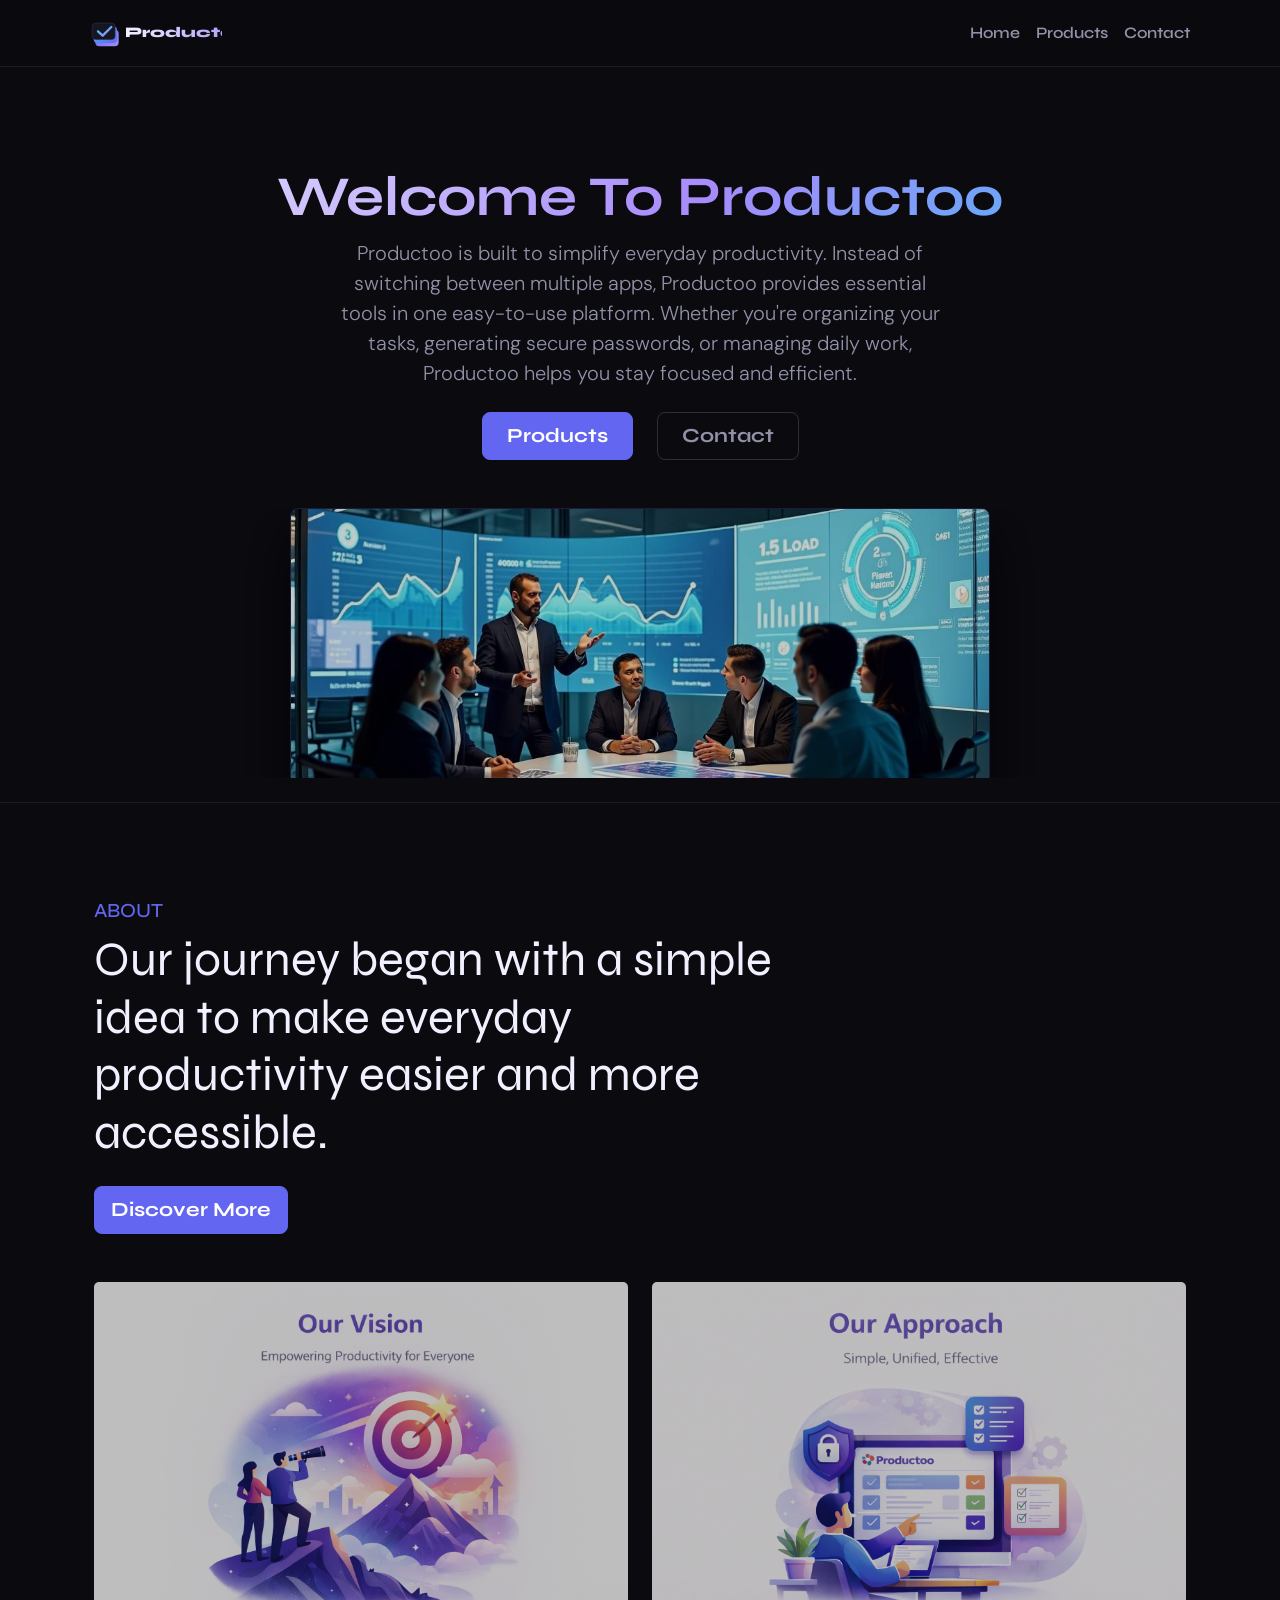
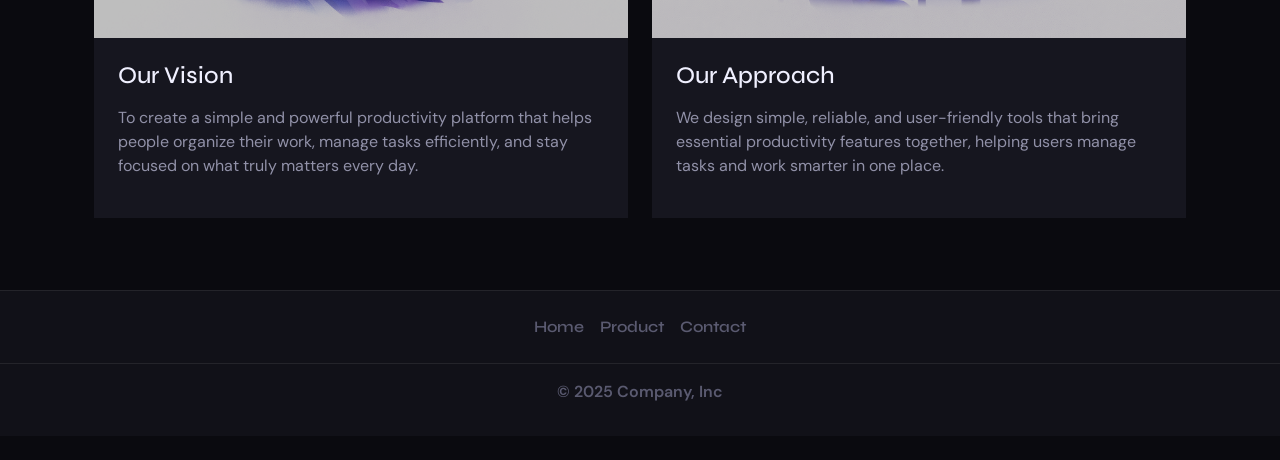
==== index.html @ d098ebee "first commit" ====
<!doctype html>
<html lang="en">
  <head>
    <meta charset="UTF-8" />
    <meta name="viewport" content="width=device-width, initial-scale=1.0" />
    <title>Productoo</title>
    <link rel="preconnect" href="https://fonts.googleapis.com" />
    <link rel="preconnect" href="https://fonts.gstatic.com" crossorigin />
    <link href="https://fonts.googleapis.com/css2?family=Syne:wght@400;600;700;800&family=DM+Sans:wght@300;400;500&display=swap" rel="stylesheet" />
    <link href="https://cdn.jsdelivr.net/npm/bootstrap@5.3.8/dist/css/bootstrap.min.css" rel="stylesheet" />
    <style>
      body {
        background-color: #0a0a0f !important;
        color: #e8e8f0 !important;
        font-family: 'DM Sans', sans-serif !important;
      }

      h1, h2, h3, h4, h5, h6, .display-4, .display-5, .h4, .fs-5, .btn, .nav-link, .navbar-brand {
        font-family: 'Syne', sans-serif !important;
      }

      /* NAVBAR */
      .navbar.bg-secondary-subtle {
        background-color: rgba(10,10,15,0.9) !important;
        backdrop-filter: blur(16px);
        border-bottom-color: rgba(255,255,255,0.08) !important;
      }
      .nav-link.text-black { color: #9191a8 !important; font-weight: 600; }
      .nav-link.text-black:hover { color: #e8e8f0 !important; }

      /* HERO */
      .hero { background-color: #0a0a0f; border-bottom-color: rgba(255,255,255,0.08) !important; }
      .hero .display-4 {
        background: linear-gradient(135deg, #f0f0ff 0%, #a78bfa 55%, #38bdf8 100%);
        -webkit-background-clip: text;
        -webkit-text-fill-color: transparent;
        background-clip: text;
      }
      .hero .lead { color: #9191a8 !important; }

      .btn-primary {
        background-color: #6366f1 !important;
        border-color: #6366f1 !important;
        font-weight: 700;
      }
      .btn-primary:hover {
        background-color: #a78bfa !important;
        border-color: #a78bfa !important;
        box-shadow: 0 0 20px rgba(99,102,241,0.4);
      }
      .btn-outline-secondary {
        border-color: rgba(255,255,255,0.15) !important;
        color: #9191a8 !important;
        font-weight: 700;
      }
      .btn-outline-secondary:hover {
        background-color: rgba(255,255,255,0.05) !important;
        color: #e8e8f0 !important;
        border-color: #6366f1 !important;
      }
      .hero img {
        filter: brightness(0.8);
        box-shadow: 0 20px 60px rgba(0,0,0,0.6) !important;
        border-color: rgba(99,102,241,0.25) !important;
        width: 700px; height: 300px; object-fit: cover; border-radius: 20px;
      }

      /* ABOUT */
      .text-secondary { color: #6366f1 !important; }
      .display-5 { color: #f0f0ff !important; }

      .card {
        background-color: #16161f !important;
        border-color: rgba(255,255,255,0.07) !important;
        transition: transform 0.3s, box-shadow 0.3s, border-color 0.3s;
      }
      .card:hover {
        transform: translateY(-4px);
        border-color: rgba(99,102,241,0.35) !important;
        box-shadow: 0 16px 48px rgba(99,102,241,0.1) !important;
      }
      .card-body.bg-white { background-color: #16161f !important; }
      .link-dark { color: #f0f0ff !important; }
      .link-dark:hover { color: #a78bfa !important; }
      .card-text.text-secondary { color: #9191a8 !important; }
      .card img { filter: brightness(0.75) saturate(0.85); transition: filter 0.3s; }
      .card:hover img { filter: brightness(0.9) saturate(1); }

      /* FOOTER */
      footer {
        background-color: #111118;
        border-top: 1px solid rgba(255,255,255,0.08);
      }
      footer .nav-link.text-body-secondary,
      footer p.text-body-secondary {
        color: #5a5a70 !important;
        font-weight: 600;
      }
      footer .nav-link.text-body-secondary:hover { color: #e8e8f0 !important; }
      footer .border-bottom { border-bottom-color: rgba(255,255,255,0.08) !important; }
    </style>
  </head>

  <body>
    <!-- navbar start -->
    <nav class="navbar navbar-expand-lg navbar-dark bg-secondary-subtle border-bottom px-3 py-2">
      <div class="container">
        <a class="navbar-brand" href="/">
          <svg height="40" viewBox="0 0 420 120" xmlns="http://www.w3.org/2000/svg">
            <defs>
              <linearGradient id="gradPurple" x1="0%" y1="0%" x2="100%" y2="100%">
                <stop offset="0%" stop-color="#6366f1" />
                <stop offset="100%" stop-color="#a78bfa" />
              </linearGradient>
              <linearGradient id="gradBlue" x1="0%" y1="0%" x2="100%" y2="100%">
                <stop offset="0%" stop-color="#38bdf8" />
                <stop offset="100%" stop-color="#6366f1" />
              </linearGradient>
              <linearGradient id="gradCheck" x1="0%" y1="0%" x2="100%" y2="100%">
                <stop offset="0%" stop-color="#38bdf8" />
                <stop offset="100%" stop-color="#a78bfa" />
              </linearGradient>
              <linearGradient id="gradText" x1="0%" y1="0%" x2="100%" y2="0%">
                <stop offset="0%" stop-color="#f0f0ff" />
                <stop offset="100%" stop-color="#a78bfa" />
              </linearGradient>
            </defs>
            <rect x="40" y="50" width="70" height="50" rx="12" fill="url(#gradPurple)" />
            <rect x="35" y="40" width="70" height="50" rx="12" fill="url(#gradBlue)" />
            <rect x="30" y="30" width="70" height="50" rx="12" fill="#16161f" stroke="rgba(99,102,241,0.4)" stroke-width="1.5" />
            <path d="M48 55 L62 68 L88 42" stroke="url(#gradCheck)" stroke-width="7" fill="none" stroke-linecap="round" stroke-linejoin="round" />
            <text x="130" y="72" font-size="44" font-family="Syne, sans-serif" font-weight="800" fill="url(#gradText)">Productoo</text>
          </svg>
        </a>

        <button class="navbar-toggler text-white" type="button" data-bs-toggle="collapse" data-bs-target="#navbarNav">
          <span class="navbar-toggler-icon"></span>
        </button>

        <div class="collapse navbar-collapse justify-content-end" id="navbarNav">
          <ul class="navbar-nav">
            <li class="nav-item"><a class="nav-link text-black" href="#">Home</a></li>
            <li class="nav-item"><a class="nav-link text-black" href="products.html">Products</a></li>
            <li class="nav-item"><a class="nav-link text-black" href="#">Contact</a></li>
          </ul>
        </div>
      </div>
    </nav>
    <!-- navbar - ends -->

    <!-- hero section starts -->
    <div class="hero px-4 pt-5 my-5 text-center border-bottom py-4">
      <h1 class="display-4 fw-bold text-body-emphasis">Welcome To Productoo</h1>
      <div class="col-lg-6 mx-auto">
        <p class="lead mb-4">
          Productoo is built to simplify everyday productivity. Instead of
          switching between multiple apps, Productoo provides essential tools in
          one easy-to-use platform. Whether you're organizing your tasks,
          generating secure passwords, or managing daily work, Productoo helps
          you stay focused and efficient.
        </p>
        <div class="d-grid gap-2 d-sm-flex justify-content-sm-center mb-5">
          <button type="button" class="btn btn-primary btn-lg px-4 me-sm-3">Products</button>
          <button type="button" class="btn btn-outline-secondary btn-lg px-4">Contact</button>
        </div>
      </div>
      <div class="overflow-hidden" style="max-height: 30vh">
        <div class="container px-5">
          <img src="./assects/hero-img.jpg" class="img-fluid border rounded-3 shadow-lg mb-4" alt="Example image" loading="lazy" />
        </div>
      </div>
    </div>
    <!-- hero-section-end -->

    <!-- about-us -->
    <div class="container">
      <section class="py-3 py-md-5 py-xl-8">
        <div class="container">
          <div class="row">
            <div class="col-12 col-md-10 col-lg-8">
              <h3 class="fs-5 mb-2 text-secondary text-uppercase">About</h3>
              <h2 class="display-5 mb-4">
                Our journey began with a simple idea to make everyday
                productivity easier and more accessible.
              </h2>
              <button type="button" class="btn btn-lg btn-primary mb-3 mb-md-4 mb-xl-5">Discover More</button>
            </div>
          </div>
        </div>
        <div class="container overflow-hidden">
          <div class="row gy-4 gy-lg-0">
            <div class="col-12 col-lg-6">
              <article>
                <div class="card border-0">
                  <img class="card-img-top img-fluid m-0" loading="lazy" src="./assects/vision.png" alt="Our Vision" />
                  <div class="card-body bg-white p-4">
                    <div class="entry-header mb-3">
                      <h2 class="card-title entry-title h4 mb-0">
                        <a class="link-dark text-decoration-none" href="#!">Our Vision</a>
                      </h2>
                    </div>
                    <p class="card-text entry-summary text-secondary mb-3">
                      To create a simple and powerful productivity platform that helps people organize their work, manage tasks efficiently, and stay focused on what truly matters every day.
                    </p>
                  </div>
                </div>
              </article>
            </div>
            <div class="col-12 col-lg-6">
              <article>
                <div class="card border-0">
                  <img class="card-img-top img-fluid m-0" loading="lazy" src="./assects/approch.png" alt="Our Approach" />
                  <div class="card-body bg-white p-4">
                    <div class="entry-header mb-3">
                      <h2 class="card-title entry-title h4 mb-0">
                        <a class="link-dark text-decoration-none" href="#!">Our Approach</a>
                      </h2>
                    </div>
                    <p class="card-text entry-summary text-secondary mb-3">
                     We design simple, reliable, and user-friendly tools that bring essential productivity features together, helping users manage tasks and work smarter in one place.
                    </p>
                  </div>
                </div>
              </article>
            </div>
          </div>
        </div>
      </section>
    </div>
    <!-- about-us end -->

    <!-- footer -->
    <footer class="py-3 my-4">
      <ul class="nav justify-content-center border-bottom pb-3 mb-3">
        <li class="nav-item"><a href="#" class="nav-link px-2 text-body-secondary">Home</a></li>
        <li class="nav-item"><a href="#" class="nav-link px-2 text-body-secondary">Product</a></li>
        <li class="nav-item"><a href="#" class="nav-link px-2 text-body-secondary">Contact</a></li>
      </ul>
      <p class="text-center text-body-secondary">© 2025 Company, Inc</p>
    </footer>

    <script src="https://cdn.jsdelivr.net/npm/bootstrap@5.3.8/dist/js/bootstrap.bundle.min.js"></script>
  </body>
</html>
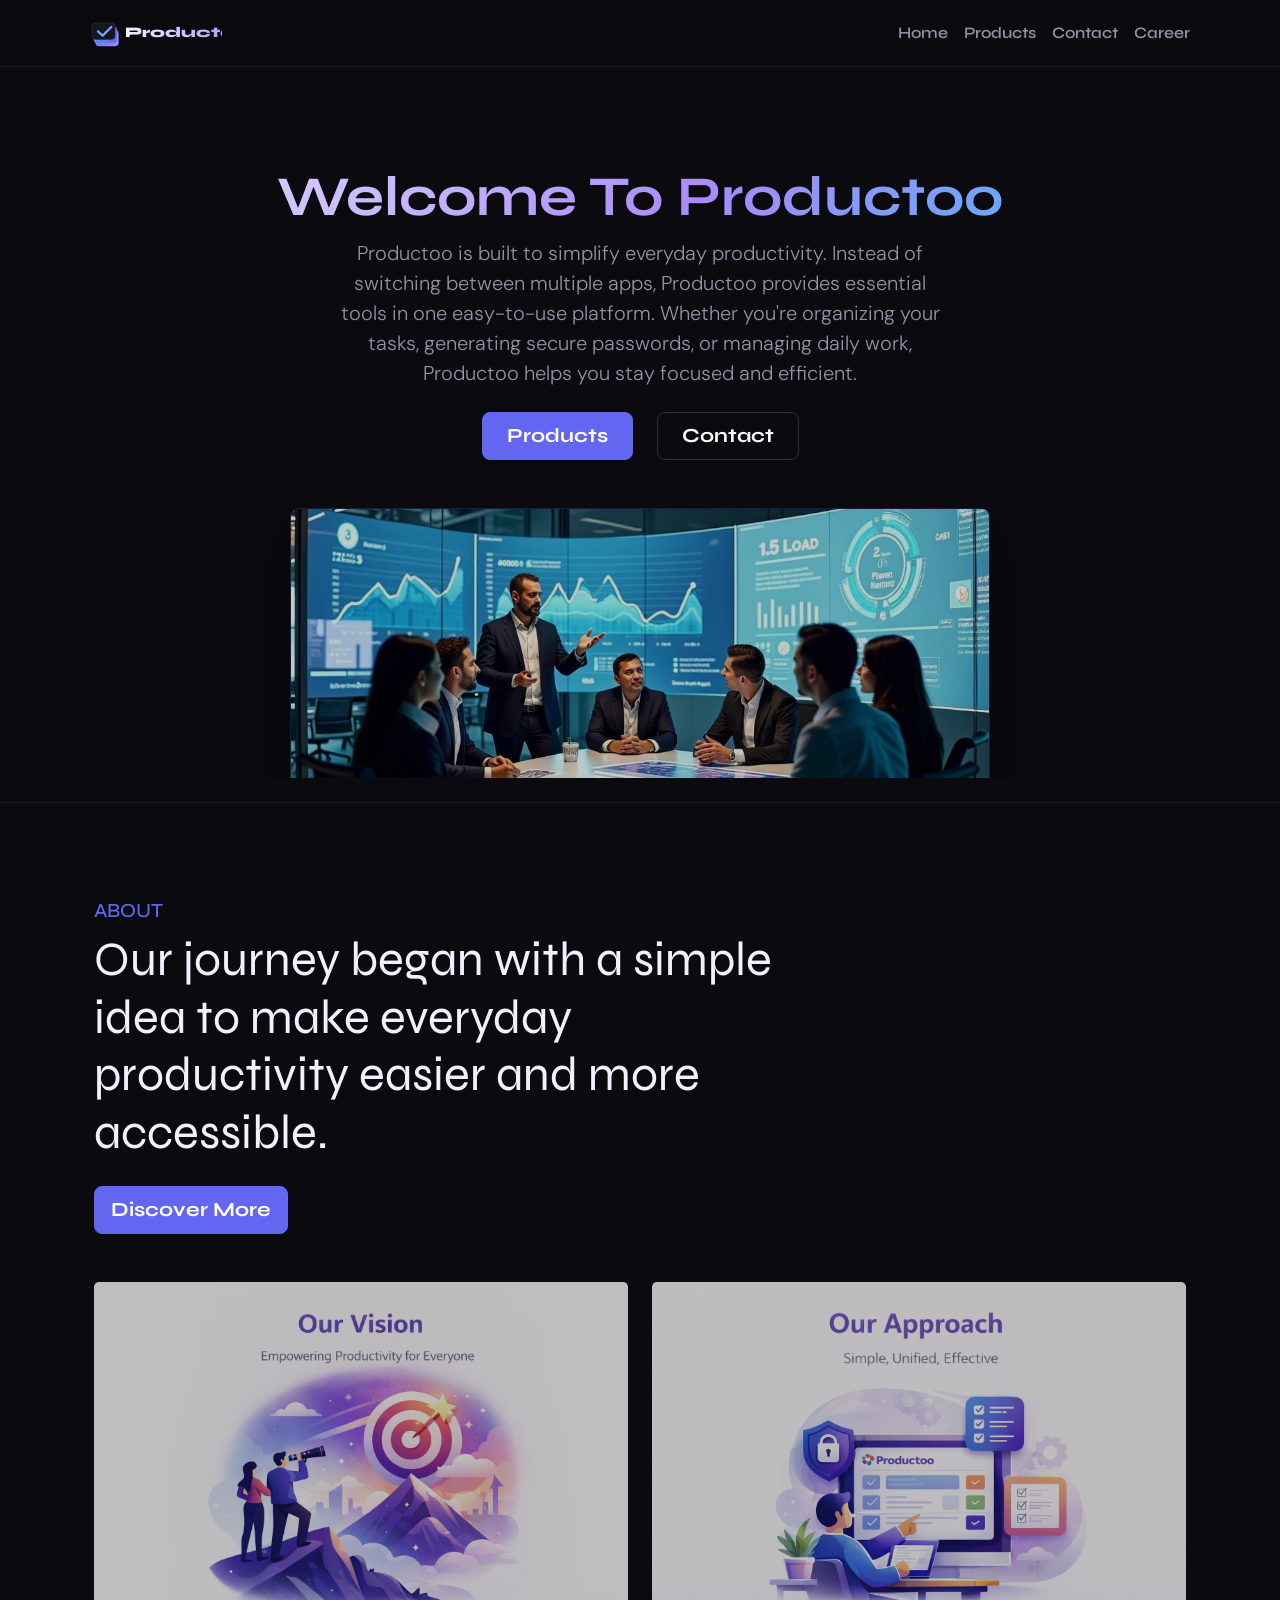
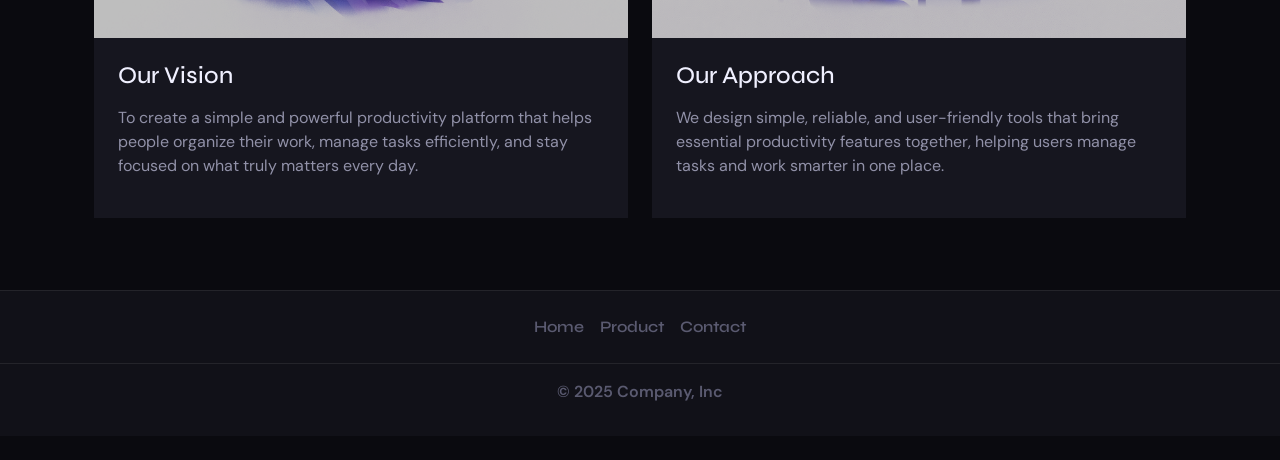
==== commit 43409bdd: "your message" ====
--- a/index.html
+++ b/index.html
@@ -142,6 +142,7 @@
             <li class="nav-item"><a class="nav-link text-black" href="#">Home</a></li>
             <li class="nav-item"><a class="nav-link text-black" href="products.html">Products</a></li>
             <li class="nav-item"><a class="nav-link text-black" href="#">Contact</a></li>
+            <li class="nav-item"><a class="nav-link text-black" href="comingsoon.html">Career</a></li>
           </ul>
         </div>
       </div>
@@ -160,8 +161,8 @@
           you stay focused and efficient.
         </p>
         <div class="d-grid gap-2 d-sm-flex justify-content-sm-center mb-5">
-          <button type="button" class="btn btn-primary btn-lg px-4 me-sm-3">Products</button>
-          <button type="button" class="btn btn-outline-secondary btn-lg px-4">Contact</button>
+          <button type="button" class="btn btn-primary btn-lg px-4 me-sm-3"><a class="pro-btn" style="color: white; text-decoration: none;" href="products.html">Products</a></button>
+          <button type="button" class="btn btn-outline-secondary btn-lg px-4"><a class="con-btn" style="color: white; text-decoration: none;" href="contact.html">Contact</a></button>
         </div>
       </div>
       <div class="overflow-hidden" style="max-height: 30vh">
